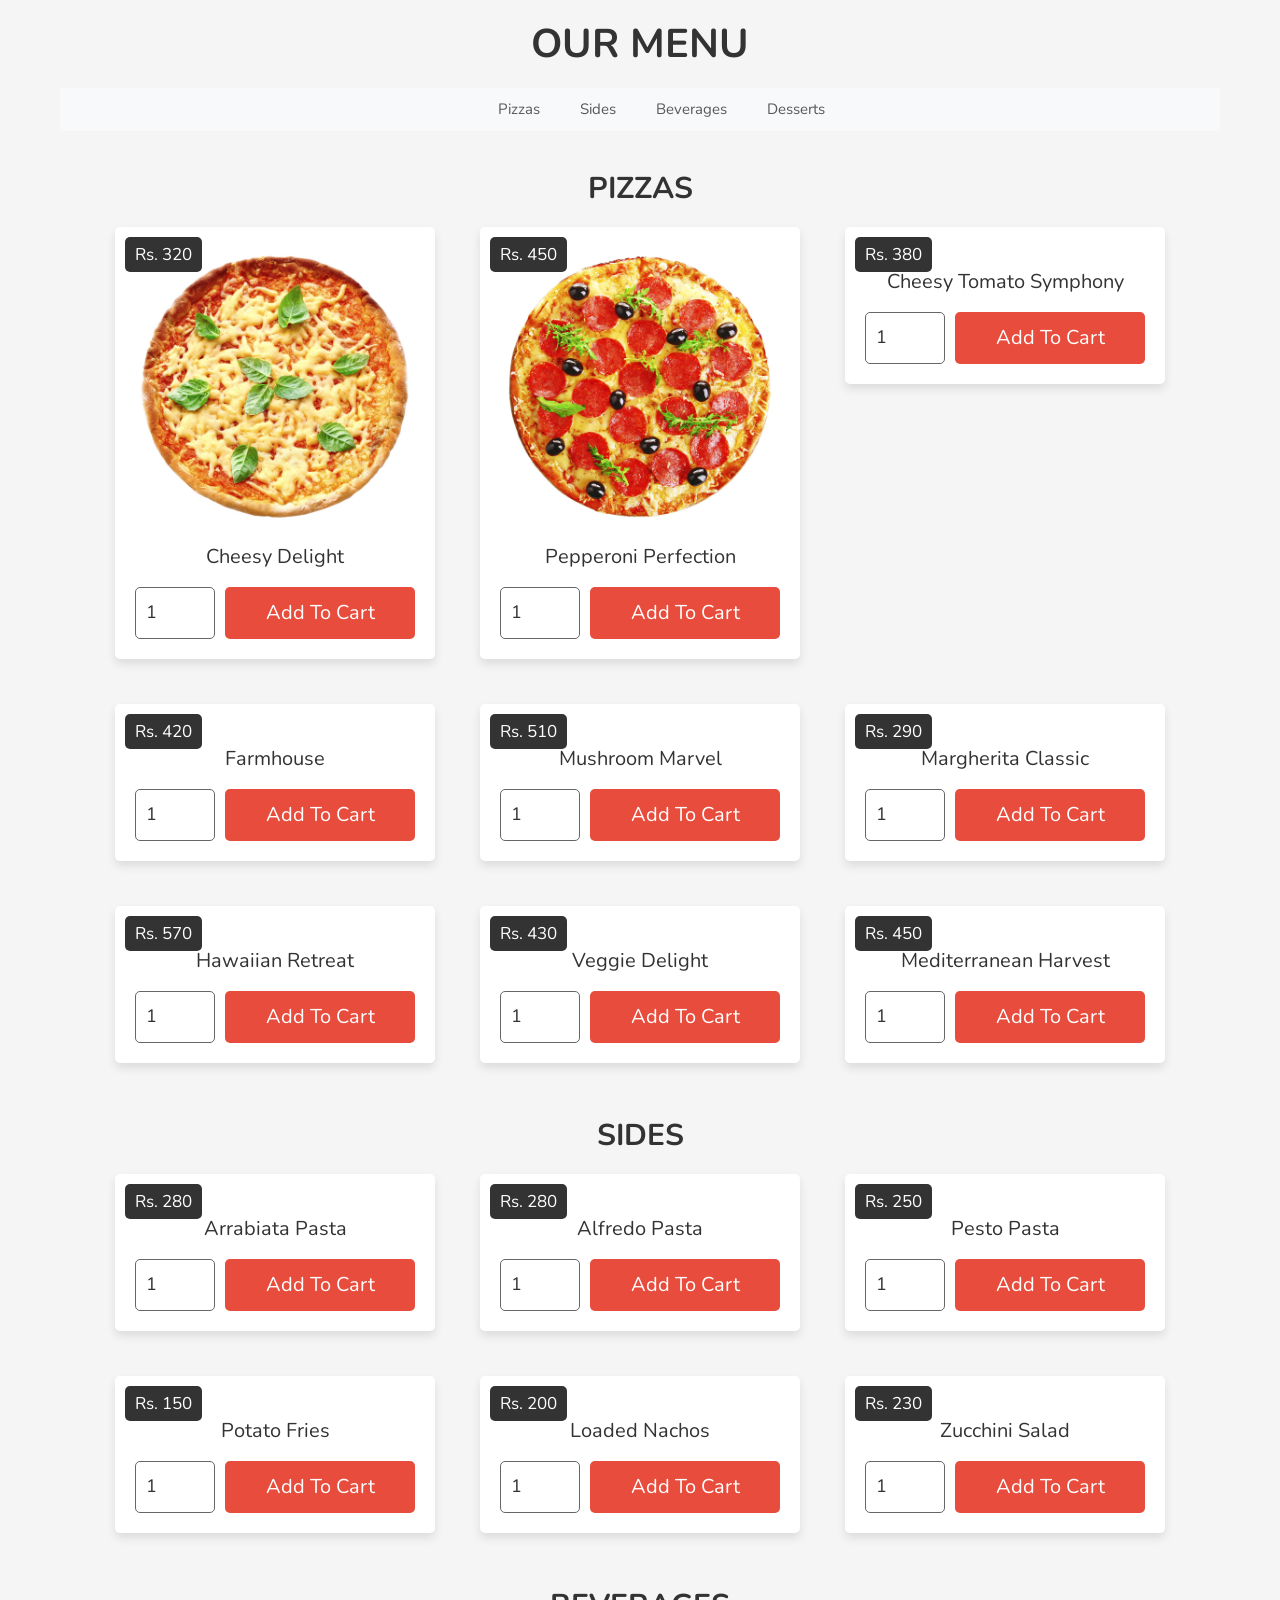
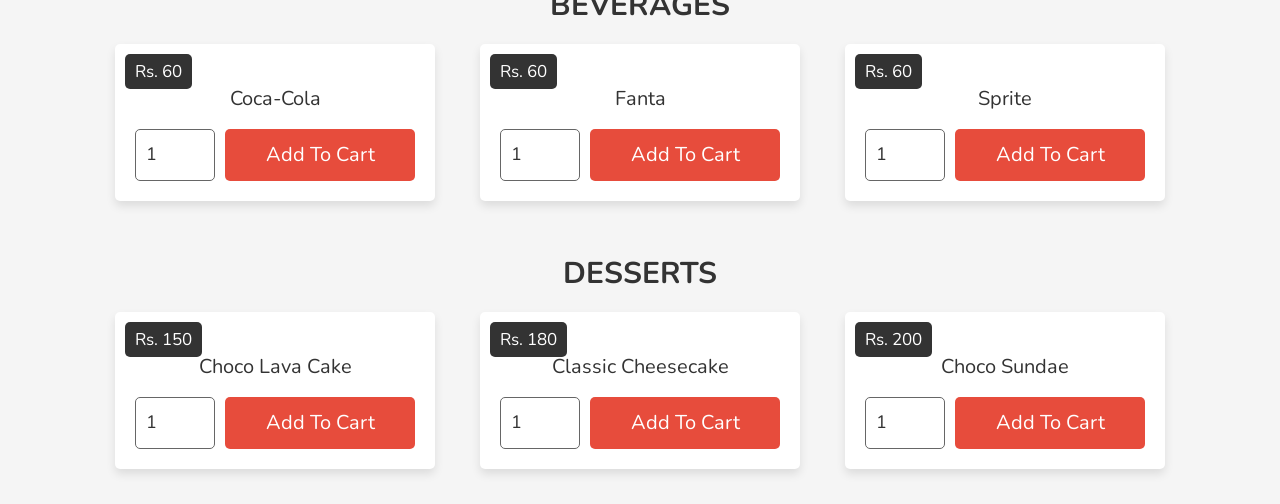
==== menu.html @ 8d8c8043 "Create menu.html" ====
<!DOCTYPE html>
<html lang="en">
<head>
    <meta charset="UTF-8">
    <meta name="viewport" content="width=device-width, initial-scale=1.0">
    <title>Menu</title>
    <link href="https://cdn.jsdelivr.net/npm/bootstrap@5.3.2/dist/css/bootstrap.min.css" rel="stylesheet" integrity="sha384-T3c6CoIi6uLrA9TneNEoa7RxnatzjcDSCmG1MXxSR1GAsXEV/Dwwykc2MPK8M2HN" crossorigin="anonymous">

  <link rel="stylesheet" href="https://cdnjs.cloudflare.com/ajax/libs/font-awesome/6.1.1/css/all.min.css">
  <link rel="stylesheet" href="css/style.css">


  <style>
    .menu {
        text-align: center;
    }

    .container-fluid {
        display: flex;
        justify-content: center;
    }

    .navbar-nav {
        text-align: center;
        width: 100%;
        margin-left: 410px; 
        margin-right: auto;
    }

    .navbar-nav .nav-item {
        margin: 0 15px;
        display: inline-block;
        font-size: 15px;
    }

    .box-container {
        display: flex;
        flex-wrap: wrap;
        justify-content: center;
    }

    .box {
        text-align: center;
        margin: 15px;
    }

    .box img {
        max-width: 100%;
        height: auto;
    }
    .head2{
        color:var(--black);
        text-transform: uppercase;
        font-size: 3rem;
        text-align: center;
        font-weight: bold;
    }


   .heading{
      font-weight: bold;
   }

   
    
</style>
</head>
<body>
    <!-- menu.html -->
    <section id="menu" class="menu">
        <h1 class="heading">OUR MENU</h1>

        <nav class="navbar navbar-expand-lg bg-body-tertiary">
            <div class="container-fluid">
            
                <button class="navbar-toggler" type="button" data-bs-toggle="collapse" data-bs-target="#navbarNav" aria-controls="navbarNav" aria-expanded="false" aria-label="Toggle navigation">
                    <span class="navbar-toggler-icon"></span>
                </button>
                <div class="collapse navbar-collapse" id="navbarNav">
                    <ul class="navbar-nav">
                        <li class="nav-item">
                            <a class="nav-link" href="#pizzas">Pizzas</a>
                        </li>
                        <li class="nav-item">
                            <a class="nav-link" href="#sides">Sides</a>
                        </li>
                        <li class="nav-item">
                            <a class="nav-link" href="#beverages">Beverages</a>
                        </li>
                        <li class="nav-item">
                            <a class="nav-link" href="#desserts">Desserts</a>
                        </li>
                    </ul>
                </div>
            </div>
        </nav>
    </section>

    <section id="pizzas" class="menu">
<h3 class="head2">Pizzas</h3>


       
     
        <div class="box-container">
     
           <div class="box">
              <div class="price">Rs. 320</div>
              <img src="images/pizza-1.jpg" alt="">
              <div class="name">Cheesy Delight</div>
              <form action="" method="post">
                 <input type="number" min="1" max="100" value="1" class="qty" name="qty">
                 <input type="submit" value="add to cart" name="add_to_cart" class="btn">
              </form>
           </div>
     
           <div class="box">
              <div class="price">Rs. 450</div>
              <img src="projects images/pizza-13.jpg" alt="">
              <div class="name">Pepperoni Perfection</div>
              <form action="" method="post">
                 <input type="number" min="1" max="100" value="1" class="qty" name="qty">
                 <input type="submit" value="add to cart" name="add_to_cart" class="btn">
              </form>
           </div>
     
           <div class="box">
              <div class="price">Rs. 380</div>
              <img src="images/pizza-3.jpg" alt="">
              <div class="name">Cheesy Tomato Symphony</div>
              <form action="" method="post">
                 <input type="number" min="1" max="100" value="1" class="qty" name="qty">
                 <input type="submit" value="add to cart" name="add_to_cart" class="btn">
              </form>
           </div>
     
           <div class="box">
              <div class="price">Rs. 420</div>
              <img src="images/pizza-4.jpg" alt="">
              <div class="name">Farmhouse</div>
              <form action="" method="post">
                 <input type="number" min="1" max="100" value="1" class="qty" name="qty">
                 <input type="submit" value="add to cart" name="add_to_cart" class="btn">
              </form>
           </div>
     
           <div class="box">
              <div class="price">Rs. 510</div>
              <img src="images/pizza-5.jpg" alt="">
              <div class="name">Mushroom Marvel</div>
              <form action="" method="post">
                 <input type="number" min="1" max="100" value="1" class="qty" name="qty">
                 <input type="submit" value="add to cart" name="add_to_cart" class="btn">
              </form>
           </div>
     
           <div class="box">
              <div class="price">Rs. 290</div>
              <img src="images/pizza-6.jpg" alt="">
              <div class="name">Margherita Classic</div>
              <form action="" method="post">
                 <input type="number" min="1" max="100" value="1" class="qty" name="qty">
                 <input type="submit" value="add to cart" name="add_to_cart" class="btn">
              </form>
           </div>
     
           <div class="box">
              <div class="price">Rs. 570</div>
              <img src="images/pizza-7.jpg" alt="">
              <div class="name">Hawaiian Retreat</div>
              <form action="" method="post">
                 <input type="number" min="1" max="100" value="1" class="qty" name="qty">
                 <input type="submit" value="add to cart" name="add_to_cart" class="btn">
              </form>
           </div>
     
           <div class="box">
              <div class="price">Rs. 430</div>
              <img src="images/pizza-8.jpg" alt="">
              <div class="name">Veggie Delight</div>
              <form action="" method="post">
                 <input type="number" min="1" max="100" value="1" class="qty" name="qty">
                 <input type="submit" value="add to cart" name="add_to_cart" class="btn">
              </form>
           </div>
     
           <div class="box">
              <div class="price">Rs. 450</div>
              <img src="images/pizza-9.jpg" alt="">
              <div class="name">Mediterranean Harvest</div>
              <form action="" method="post">
                 <input type="number" min="1" max="100" value="1" class="qty" name="qty">
                 <input type="submit" value="add to cart" name="add_to_cart" class="btn">
              </form>
           </div>
     
        </div>

</section>
        <section id="sides" class="menu">
     <h3 class="head2">Sides</h3>
     <div class="box-container" >

     <div class="box">
      <div class="price">Rs. 280</div>
      <img src="images/pasta1.jpg" alt="">
      <div class="name">Arrabiata Pasta</div>
      <form action="" method="post">
         <input type="number" min="1" max="100" value="1" class="qty" name="qty">
         <input type="submit" value="add to cart" name="add_to_cart" class="btn">
      </form>
</div>
      
<div class="box">
   <div class="price">Rs. 280</div>
   <img src="images/pasta2.jpg" alt="">
   <div class="name">Alfredo Pasta</div>
   <form action="" method="post">
      <input type="number" min="1" max="100" value="1" class="qty" name="qty">
      <input type="submit" value="add to cart" name="add_to_cart" class="btn">
   </form>
</div>

<div class="box">
   <div class="price">Rs. 250</div>
   <img src="images/pasta3.jpg" alt="">
   <div class="name">Pesto Pasta</div>
   <form action="" method="post">
      <input type="number" min="1" max="100" value="1" class="qty" name="qty">
      <input type="submit" value="add to cart" name="add_to_cart" class="btn">
   </form>
</div>


<div class="box">
   <div class="price">Rs. 150</div>
   <img src="images/fries.jpg" alt="">
   <div class="name">Potato Fries</div>
   <form action="" method="post">
      <input type="number" min="1" max="100" value="1" class="qty" name="qty">
      <input type="submit" value="add to cart" name="add_to_cart" class="btn">
   </form>
</div>

<div class="box">
   <div class="price">Rs. 200</div>
   <img src="images/nachos.jpg" alt="">
   <div class="name">Loaded Nachos</div>
   <form action="" method="post">
       <input type="number" min="1" max="100" value="1" class="qty" name="qty">
       <input type="submit" value="add to cart" name="add_to_cart" class="btn">
   </form>
</div>

<div class="box">
   <div class="price">Rs. 230</div>
   <img src="images/salad.jpg" alt="">
   <div class="name">Zucchini Salad</div>
   <form action="" method="post">
       <input type="number" min="1" max="100" value="1" class="qty" name="qty">
       <input type="submit" value="add to cart" name="add_to_cart" class="btn">
   </form>
</div>

</div>
</section>
<section id="beverages" class="menu">
     <h3 class="head2" >Beverages</h3>

     <div class="box-container" >

        <div class="box">
            <div class="price">Rs. 60</div>
            <img src="images/coke.jpg" alt="">
            <div class="name">Coca-Cola</div>
            <form action="" method="post">
               <input type="number" min="1" max="100" value="1" class="qty" name="qty">
               <input type="submit" value="add to cart" name="add_to_cart" class="btn">
            </form>
         </div>


         <div class="box">
            <div class="price">Rs. 60</div>
            <img src="images/fanta.jpg" alt="">
            <div class="name">Fanta</div>
            <form action="" method="post">
               <input type="number" min="1" max="100" value="1" class="qty" name="qty">
               <input type="submit" value="add to cart" name="add_to_cart" class="btn">
            </form>
    </div>


    <div class="box">
      <div class="price">Rs. 60</div>
      <img src="images/sprite.jpg" alt="">
      <div class="name">Sprite</div>
      <form action="" method="post">
         <input type="number" min="1" max="100" value="1" class="qty" name="qty">
         <input type="submit" value="add to cart" name="add_to_cart" class="btn">
      </form>
</div>
    </div>    
</section>
<section id="desserts" class="menu">  
<h3 class="head2">Desserts</h3>
<div class="box-container" >

<div class="box">
 <div class="price">Rs. 150</div>
 <img src="images/cake1.jpg" alt="">
 <div class="name">Choco Lava Cake</div>
 <form action="" method="post">
    <input type="number" min="1" max="100" value="1" class="qty" name="qty">
    <input type="submit" value="add to cart" name="add_to_cart" class="btn">
 </form>
</div>
 
<div class="box">
<div class="price">Rs. 180</div>
<img src="images/cake2.jpg" alt="">
<div class="name">Classic Cheesecake</div>
<form action="" method="post">
 <input type="number" min="1" max="100" value="1" class="qty" name="qty">
 <input type="submit" value="add to cart" name="add_to_cart" class="btn">
</form>
</div>

<div class="box">
<div class="price">Rs. 200</div>
<img src="images/sundae.jpg" alt="">
<div class="name">Choco Sundae</div>
<form action="" method="post">
 <input type="number" min="1" max="100" value="1" class="qty" name="qty">
 <input type="submit" value="add to cart" name="add_to_cart" class="btn">
</form>
</div>
</div>
</section>
    <script src="https://cdn.jsdelivr.net/npm/bootstrap@5.3.2/dist/js/bootstrap.bundle.min.js" integrity="sha384-C6RzsynM9kWDrMNeT87bh95OGNyZPhcTNXj1NW7RuBCsyN/o0jlpcV8Qyq46cDfL" crossorigin="anonymous"></script>
</body>
</html>
---- css/style.css ----
@import url('https://fonts.googleapis.com/css2?family=Nunito:wght@200;300;400;500;600;800&display=swap');

:root{
   --red:#e74c3c;
   --black:#333;
   --white:#fff;
   --light-bg:#f5f5f5;
   --light-color:#666;
   --border:.1rem solid var(--light-color);
   --box-shadow:0 .5rem 1rem rgba(0,0,0,.1);
}

*{
   font-family: 'Nunito', sans-serif;
   margin:0; padding:0;
   box-sizing: border-box;
   outline: none; border:none;
   text-decoration: none;
   transition: .2s linear; 
}

::-webkit-scrollbar{
   width: 1rem;
   height: .5rem;
}

::-webkit-scrollbar-track{
   background-color: transparent;
}

::-webkit-scrollbar-thumb{
   background-color: var(--red);
}

html{
   font-size: 62.5%;
   overflow-x: hidden;
   scroll-behavior: smooth;
   scroll-padding-top: 7rem;
}

body{
   background: var(--light-bg);
}

section{
   padding:2rem;
   margin:0 auto;
   max-width: 1200px;
}

.heading{
   text-align: center;
   margin-bottom: 2rem;
   font-size: 4rem;
   color:var(--black);
   text-transform: uppercase;
}

.btn{
   display: block;
   width: 100%;
   margin-top: 1rem;
   border-radius: .5rem;
   padding:1rem 3rem;
   font-size: 2rem;
   color:var(--white);
   background-color: var(--red);
   cursor: pointer;
   text-transform: capitalize;
   text-align: center;
}

.btn:hover{
   background-color:var(--black);
}

.message{
   position: sticky;
   top:0;
   max-width: 1200px;
   margin:0 auto;
   background-color: var(--light-bg);
   padding:2rem;
   display: flex;
   align-items: center;
   justify-content: space-between;
   gap:1.5rem;
   z-index: 10000;
}

.message span{
   font-size: 2rem;
   color:var(--black);
}

.message i{
   font-size: 2.5rem;
   cursor: pointer;
   color:var(--red);
}

.message i:hover{
   color:var(--black);
}

.empty{
   padding:1.5rem;
   background: var(--white);
   color:var(--red);
   border-radius: .5rem;
   border:var(--border);
   font-size: 2rem;
   text-align: center;
   box-shadow: var(--box-shadow);
   text-transform: capitalize;
}

.header{
   position:sticky;
   top:0; left:0; right:0;
   background-color: var(--white);
   box-shadow: var(--box-shadow);
   z-index: 1000;
}

.header .flex{
   display: flex;
   align-items: center;
   justify-content: space-between;
   position: relative;
}

.header .flex .logo{
   font-size: 2.5rem;
   color:var(--black);
}

.header .flex .logo span{
   color: var(--red);
}

.header .flex .navbar a{
   margin:0 1rem;
   font-size: 2.2rem;
   color:var(--black);
}

.header .flex .navbar a:hover{
   text-decoration: underline;
   color:var(--red);
}

.header .flex .icons div{
   font-size: 2.5rem;
   color:var(--light-color);
   cursor: pointer;
   margin-left: 1.7rem;
}

.header .flex .icons div:hover{
   color:var(--red);
}

.header .flex .icons div span{
   font-size: 2rem;
}

#menu-btn{
   display: none;
}

.user-account{
   position: fixed;
   top:0; right:-110%;
   width: 100%;
   z-index: 1100;
   background-color: var(--white);
   height: 100vh;
   overflow-y: scroll;
}

.user-account.active{
   right: 0;
}

.user-account #close-account{
   text-align: right;
   margin-bottom: 2.5rem;
}

.user-account #close-account span{
   cursor: pointer;
   font-size: 2.5rem;
   color:var(--red);
   text-decoration: underline;
}

.user-account #close-account span:hover{
   color:var(--black);
}

.user-account .user{
   padding:1.5rem;
   text-align: center;
   background-color: var(--light-bg);
   border-radius: .5rem;
}

.user-account .user p{
   font-size: 2rem;
   color:var(--black);
}

.user-account .user p span{
   color:var(--red);
}

.user-account .display-orders{
   padding:2rem;
   text-align: center;
   background-color: var(--light-bg);
   border-radius: .5rem;
   margin:2rem 0;
   display: flex;
   align-items: flex-start;
   justify-content: center;
   gap:1.5rem;
   flex-wrap: wrap;
}

.user-account .display-orders p{
   padding:1rem 2.5rem;
   font-size: 2rem;
   color:var(--light-color);
   background-color: var(--white);
   border-radius: .5rem;
   box-shadow: var(--box-shadow);
}

.user-account .display-orders p span{
   color: var(--red);
}

.user-account .flex{
   display: flex;
   flex-wrap: wrap;
   gap:2rem;
   align-items: flex-start;
}

.user-account .flex form{
   flex:1 1 40rem;
   border-radius: .5rem;
   padding:2rem;
   background-color: var(--light-bg);
}

.user-account .flex form h3{
   font-size: 2.5rem;
   margin-bottom: 1rem;
   text-transform: uppercase;
   text-align: center;
   color:var(--black);
}

.user-account .flex form .box{
   width: 100%;
   margin:1rem 0;
   border-radius: .5rem;
   background-color: var(--white);
   padding:1.4rem;
   font-size: 1.8rem;
   color:var(--black);
}

.my-orders{
   position: fixed;
   top:0; right:-110%;
   width: 35rem;
   z-index: 1100;
   background-color: var(--light-bg);
   border-left: var(--border);
   height: 100vh;
   overflow-y: scroll;
}

.my-orders.active{
   right: 0;
}

.my-orders #close-orders{
   text-align: right;
   margin-bottom: 2.5rem;
}

.my-orders #close-orders span{
   cursor: pointer;
   font-size: 2.5rem;
   color:var(--red);
   text-decoration: underline;
}

.my-orders #close-orders span:hover{
   color:var(--black);
}

.my-orders .title{
   text-align: center;
   margin-bottom: 1rem;
   color:var(--black);
   font-size: 3rem;
   text-transform: capitalize;
}

.my-orders .box{
   background-color: var(--white);
   border-radius: .5rem;
   padding:1rem 2rem;
   box-shadow: var(--box-shadow);
   margin:1.5rem 0;
}

.my-orders .box p{
   margin:1rem 0;
   font-size: 1.7rem;
   color:var(--light-color);
   line-height: 1.5;
}

.my-orders .box p span{
   color:var(--black);
}

.shopping-cart{
   position: fixed;
   top:0; right:-110%;
   width: 35rem;
   z-index: 1100;
   background-color: var(--light-bg);
   border-left: var(--border);
   height: 100vh;
   overflow-y: scroll;
}

.shopping-cart.active{
   right: 0;
}

.shopping-cart #close-cart{
   text-align: right;
   margin-bottom: 2.5rem;
}

.shopping-cart #close-cart span{
   cursor: pointer;
   font-size: 2.5rem;
   color:var(--red);
   text-decoration: underline;
}

.shopping-cart #close-cart span:hover{
   color:var(--black);
}

.shopping-cart .box{
   display: flex;
   position: relative;
   align-items: center;
   gap:1.5rem;
   border-radius: .5rem;
   box-shadow: var(--box-shadow);
   padding:1.5rem;
   background-color: var(--white);
   margin:1.7rem 0;
}

.shopping-cart .box .fa-times{
   position: absolute;
   top:1.2rem; right:1.2rem;
   font-size: 1.8rem;
   cursor: pointer;
   color:var(--red);
}

.shopping-cart .box .fa-times:hover{
   color:var(--black);
}

.shopping-cart .box img{
   width: 7rem;
}

.shopping-cart .box .content p{
   font-size: 1.8rem;
   color:var(--light-color);
}

.shopping-cart .box .content p span{
   color:var(--red);
}

.shopping-cart .box .content form{
   margin-top: 1.5rem;
   display: flex;
   gap:1rem;
}

.shopping-cart .box .content form .qty{
   border:var(--border);
   border-radius: .5rem;
   padding:1rem;
   font-size: 1.8rem;
   color:var(--black);
   width: 8rem;
}

.shopping-cart .box .content form .fa-edit{
   height: 4.5rem;
   width: 4.5rem;
   line-height: 4.3rem;
   font-size: 1.7rem;
   border-radius: .5rem;
   background-color: var(--light-bg);
   color:var(--black);
   cursor: pointer;
}

.shopping-cart .box .content form .fa-edit:hover{
   background-color: var(--black);
   color:var(--white);
}

.shopping-cart .cart-total{
   text-align: center;
   margin: 2rem 0;
   font-size: 2.5rem;
   color:var(--black);
}

.shopping-cart .cart-total span{
   color:var(--red);
}

@keyframes fadeLeft{
   0%{
      transform: translateX(5rem);
   }
}

@keyframes fadeRight{
   0%{
      transform: translateX(-5rem);
   }
}

.home-bg{
   background:url(../images/home-bg.jpg) no-repeat;
   background-size: cover;
   background-position: center;
   padding-top: 4rem;
   overflow-x: hidden;
}

.home-bg .home .slide-container .slide{
   display: none;
   align-items: center;
   gap:1.5rem;
   flex-wrap: wrap;
}

.home-bg .home .slide-container .slide.active{
   display: flex;
}

.home-bg .home .slide-container .slide .image{
   flex:1 1 40rem;
   animation: fadeRight .4s linear;
}

.home-bg .home .slide-container .slide .image img{
   width: 100%;
}
.home-bg .home .slide-container .slide .content{
   flex:1 1 40rem;
   text-align: center;
   animation: fadeLeft .4s linear;
}

.home-bg .home .slide-container .slide .content h3{
   color:var(--white);
   margin-bottom: 3rem;
   text-transform: capitalize;
   font-size: 7.5rem;
   text-shadow: var(--box-shadow);
   line-height: 1;
}

.home-bg .home .slide-container .slide .content .fa-angle-left,
.home-bg .home .slide-container .slide .content .fa-angle-right{
   height: 5rem;
   width: 5rem;
   line-height: 4.8rem;
   font-size: 2rem;
   color:var(--black);
   background-color: var(--white);
   margin:0 .5rem;
   box-shadow: var(--box-shadow);
   cursor: pointer;
   border-radius: .5rem;
}

.home-bg .home .slide-container .slide .content .fa-angle-left:hover,
.home-bg .home .slide-container .slide .content .fa-angle-right:hover{
   background-color: var(--red);
   color:var(--white);
}

.about .box-container{
   display: grid;
   grid-template-columns: repeat(auto-fit, 35rem);
   gap:1.5rem;
   align-items: flex-start;
   justify-content: center;
}

.about .box-container .box{
   background-color: var(--white);
   border-radius: .5rem;
   padding:2rem;
   text-align: center;
   box-shadow: var(--box-shadow);
}

.about .box-container .box img{
   width: 100%;
   margin-bottom: 2rem;
}

.about .box-container .box h3{
   font-size: 2.5rem;
   color:var(--black);
}

.about .box-container .box p{
   padding:1rem 0;
   line-height: 2;
   font-size: 1.6rem;
   color:var(--light-color);
}

.menu .box-container{
   display: grid;
   grid-template-columns: repeat(auto-fit, 35rem);
   gap:1.5rem;
   align-items: flex-start;
   justify-content: center;
}

.menu .box-container .box{
   background-color: var(--white);
   border-radius: .5rem;
   padding:2rem;
   text-align: center;
   box-shadow: var(--box-shadow);
   position: relative;
}

.menu .box-container .box img{
   width: 100%;
   margin-bottom: 1rem;
}

.menu .box-container .box .price{
   background-color: var(--black);
   border-radius: .5rem;
   padding:.5rem 1rem;
   font-size: 1.7rem;
   color:var(--white);
   position: absolute;
   top:1rem; left:1rem;
}

.menu .box-container .box .price span{
   font-size: 2.5rem;
}

.menu .box-container .box .name{
   font-size: 2rem;
   color:var(--black);
   margin:.5rem 0;
}

.menu .box-container .box form{
   display: flex;
   gap:1rem;
}

.menu .box-container .box form .qty{
   width: 8rem;
   border:var(--border);
   padding:1rem;
   margin-top: 1rem;
   border-radius: .5rem;
   font-size: 1.8rem;
   color:var(--black);
}

.order form{
   background-color: var(--white);
   box-shadow: var(--box-shadow);
   padding:2rem;
   border-radius: .5rem;
}

.order form .display-orders{
   display: flex;
   align-items: flex-start;
   justify-content: center;
   margin-bottom: 2rem;
   gap:1.5rem;
   flex-wrap: wrap;
   padding:3rem 2rem;
   background-color: var(--light-bg);
   border-radius: .5rem;
}

.order form .display-orders p{
   font-size: 2rem;
   color:var(--light-color);
   background-color: var(--white);
   padding:1rem 3rem;
   border-radius: .5rem;
   box-shadow: var(--box-shadow);
}

.order form .display-orders p span{
   color:var(--red);
}

.order form .grand-total{
   text-align: center;
   margin: 2rem 0;
   font-size: 2.5rem;
   color:var(--black);
   padding:1rem;
   border-radius: .5rem;
   background-color: var(--light-bg);
}

.order form .grand-total span{
   color:var(--red);
}

.order form .flex{
   display: flex;
   flex-wrap: wrap;
   gap:1.5rem;
   justify-content: space-between;
}

.order form .flex .inputBox{
   width: 49%;
}

.order form .flex .inputBox span{
   font-size: 1.8rem;
   color:var(--light-color);
}

.order form .flex .inputBox .box{
   width: 100%;
   background-color: var(--light-bg);
   padding:1.4rem;
   font-size: 1.8rem;
   color:var(--black);
   border-radius: .5rem;
   margin:1rem 0;
}

.faq .accordion-container{
   max-width: 70rem;
   margin:0 auto;
}

.faq .accordion-container .accordion{
   margin:1.5rem 0;
   box-shadow: var(--box-shadow);
}

.faq .accordion-container .accordion .accordion-heading{
   padding:1.5rem;
   background: var(--black);
   color:var(--white);
   cursor: pointer;
   font-size: 2rem;
   display: flex;
   align-items: center;
   justify-content: space-between;
   gap:1.5rem;
}

.faq .accordion-container .accordion .accrodion-content{
   padding:2rem;
   background-color: var(--white);
   line-height: 2;
   color:var(--light-color);
   font-size: 1.6rem;
   display: none;
}

.faq .accordion-container .accordion.active .accrodion-content{
   display: inline-block;
}

.faq .accordion-container .accordion.active .accordion-heading{
   background: var(--red);
}

.faq .accordion-container .accordion.active .accordion-heading i{
   transform: rotate(180deg);
}

.footer .box-container{
   display: grid;
   grid-template-columns: repeat(auto-fit, minmax(27rem, 1fr));
   gap:1.5rem;
   align-items: flex-start;
   justify-content: center;
}

.footer .box-container .box{
   padding:2rem;
   text-align: center;
   background-color: var(--white);
   box-shadow: var(--box-shadow);
   border-radius: .5rem;
}

.footer .box-container .box i{
   height: 6rem;
   width: 6rem;
   line-height: 6rem;
   font-size: 2rem;
   color:var(--white);
   background-color: var(--red);
   border-radius: 50%;
   margin-bottom: .5rem;
}

.footer .box-container .box h3{
   margin:1rem 0;
   color:var(--black);
   text-transform: capitalize;
   font-size: 2rem;
}

.footer .box-container .box p{
   line-height: 2;
   font-size: 1.6rem;
   color:var(--light-color);
}

.footer .credit{
   text-align: center;
   margin-top: 3rem;
   padding:1rem 0;
   padding-top: 3rem;
   border-top: var(--border);
   font-size: 2rem;
   color:var(--black);
   /* padding-bottom: 8rem; */
}

.footer .credit span{
   color: var(--red);
}

























@media (max-width:991px){

   html{
      font-size: 55%;
   }
   
}

@media (max-width:768px){

   #menu-btn{
      display: inline-block;
   }

   .header .flex .navbar{
      position: absolute;
      top:99%; left:0; right:0;
      background-color: var(--white);
      border-top: var(--border);
      border-bottom: var(--border);
      clip-path: polygon(0 0, 100% 0, 100% 0, 0 0);
   }

   .header .flex .navbar.active{
      clip-path: polygon(0 0, 100% 0, 100% 100%, 0 100%);
   }

   .header .flex .navbar a{
      display: block;
      margin:2rem;
   }

   .home-bg .home .slide-container .slide .content h3{
      font-size: 4rem;
   }

   .order form .flex .inputBox{
      width: 100%;
   }

}

@media (max-width:450px){

   html{
      font-size: 50%;
   }

   .heading{
      font-size: 3rem;
   }

   .my-orders{
      width: 100%;
      border-left: 0;
   }

   .shopping-cart{
      width: 100%;
      border-left: 0;
   }

   .about .box-container{
      grid-template-columns: 1fr;
   }

   .menu .box-container{
      grid-template-columns: 1fr;
   }

}
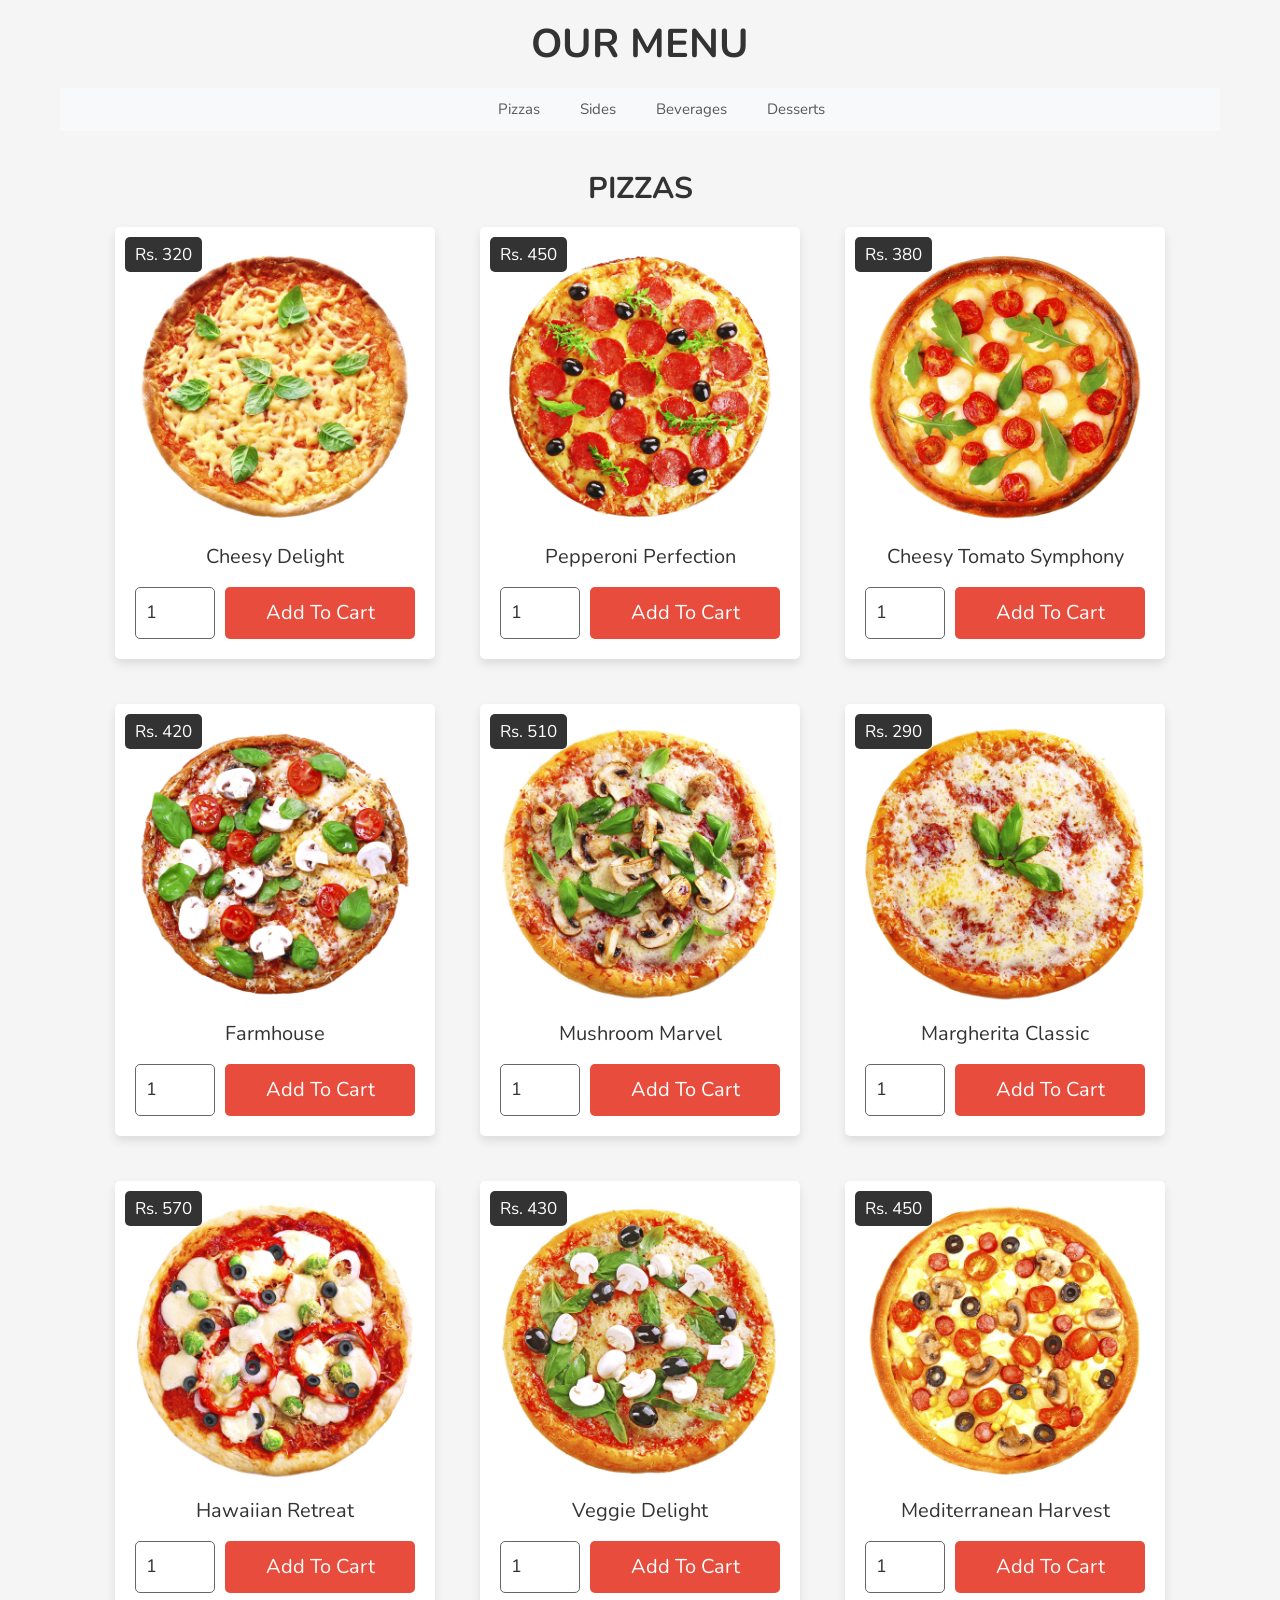
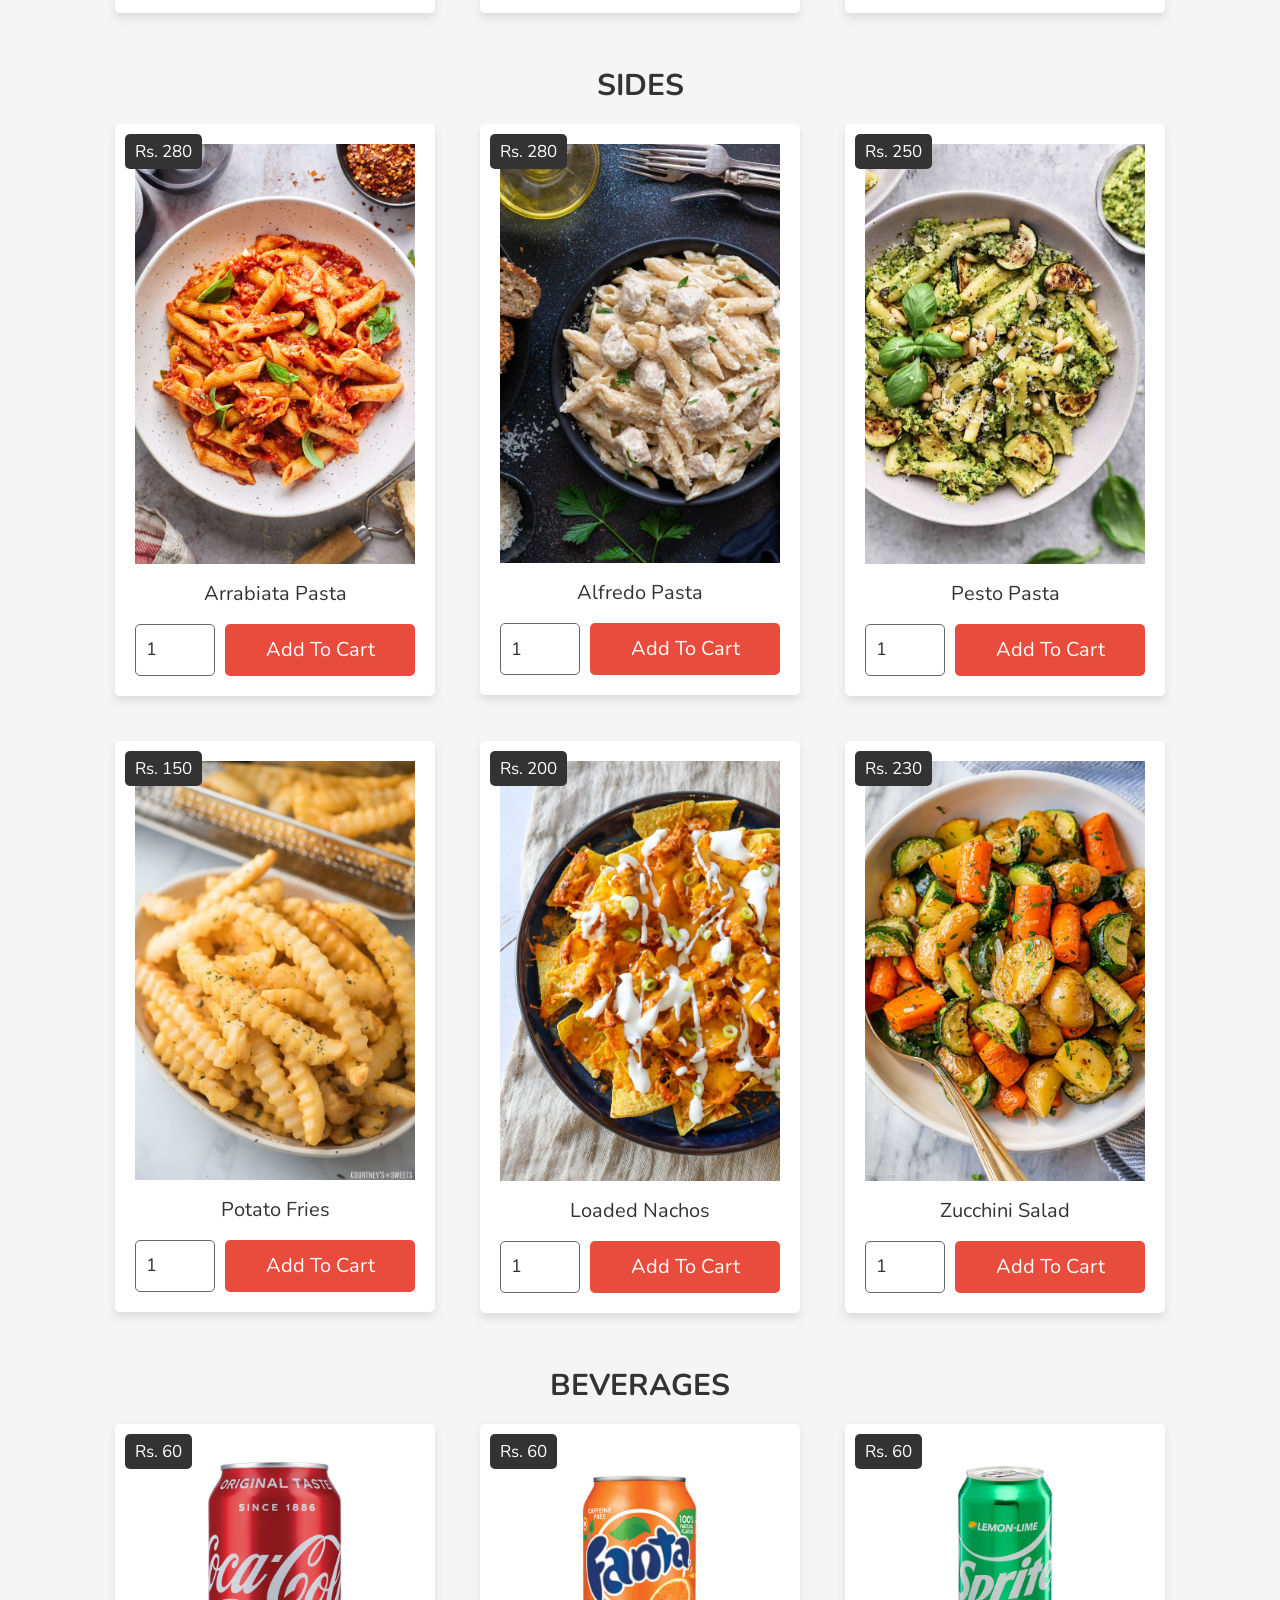
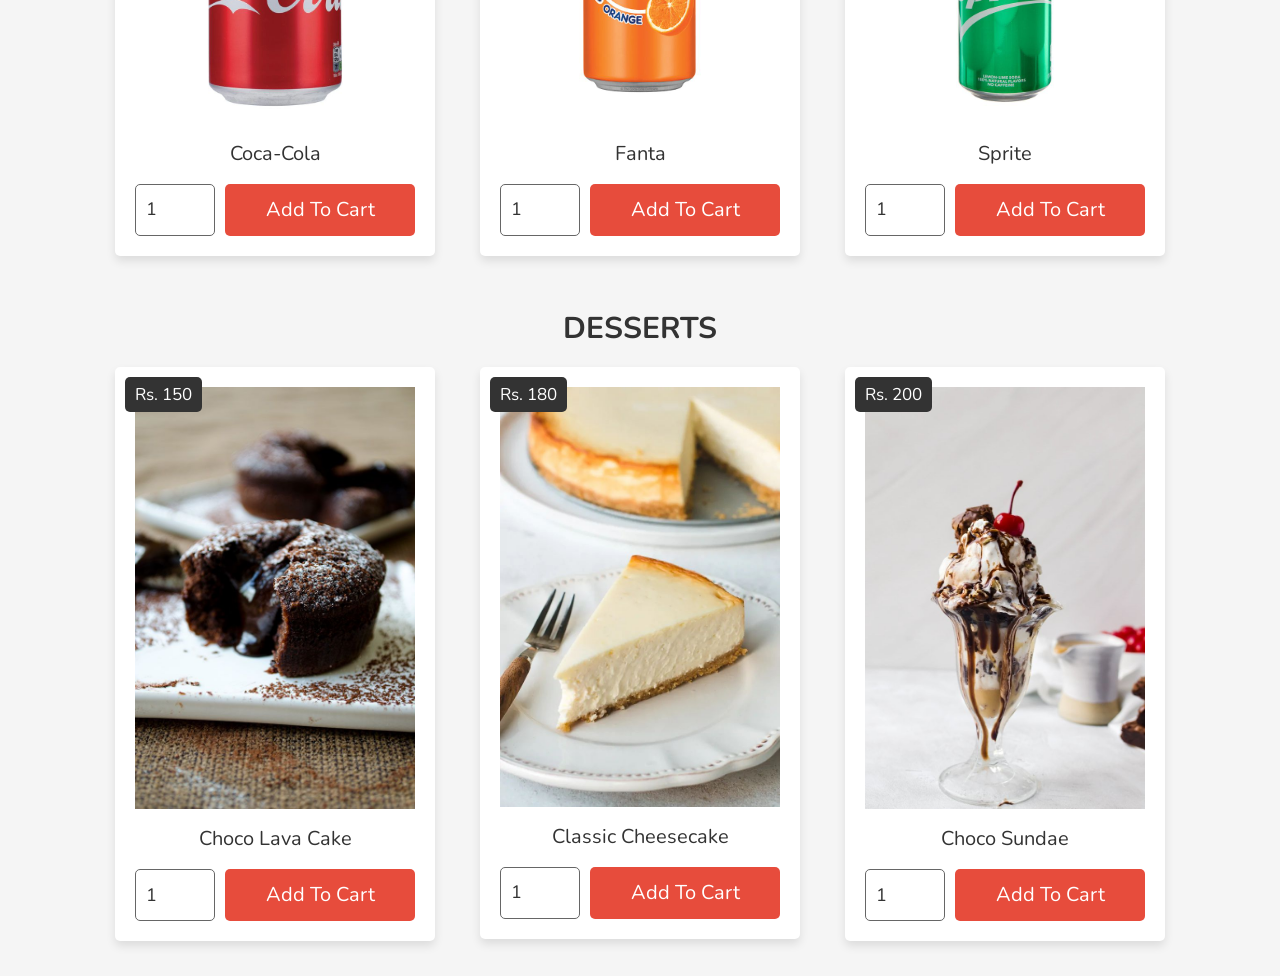
==== commit 70be3227: "Update menu.html" ====
--- a/menu.html
+++ b/menu.html
@@ -116,7 +116,7 @@
      
            <div class="box">
               <div class="price">Rs. 450</div>
-              <img src="projects images/pizza-13.jpg" alt="">
+              <img src="images/pizza-2.jpg" alt="">
               <div class="name">Pepperoni Perfection</div>
               <form action="" method="post">
                  <input type="number" min="1" max="100" value="1" class="qty" name="qty">
